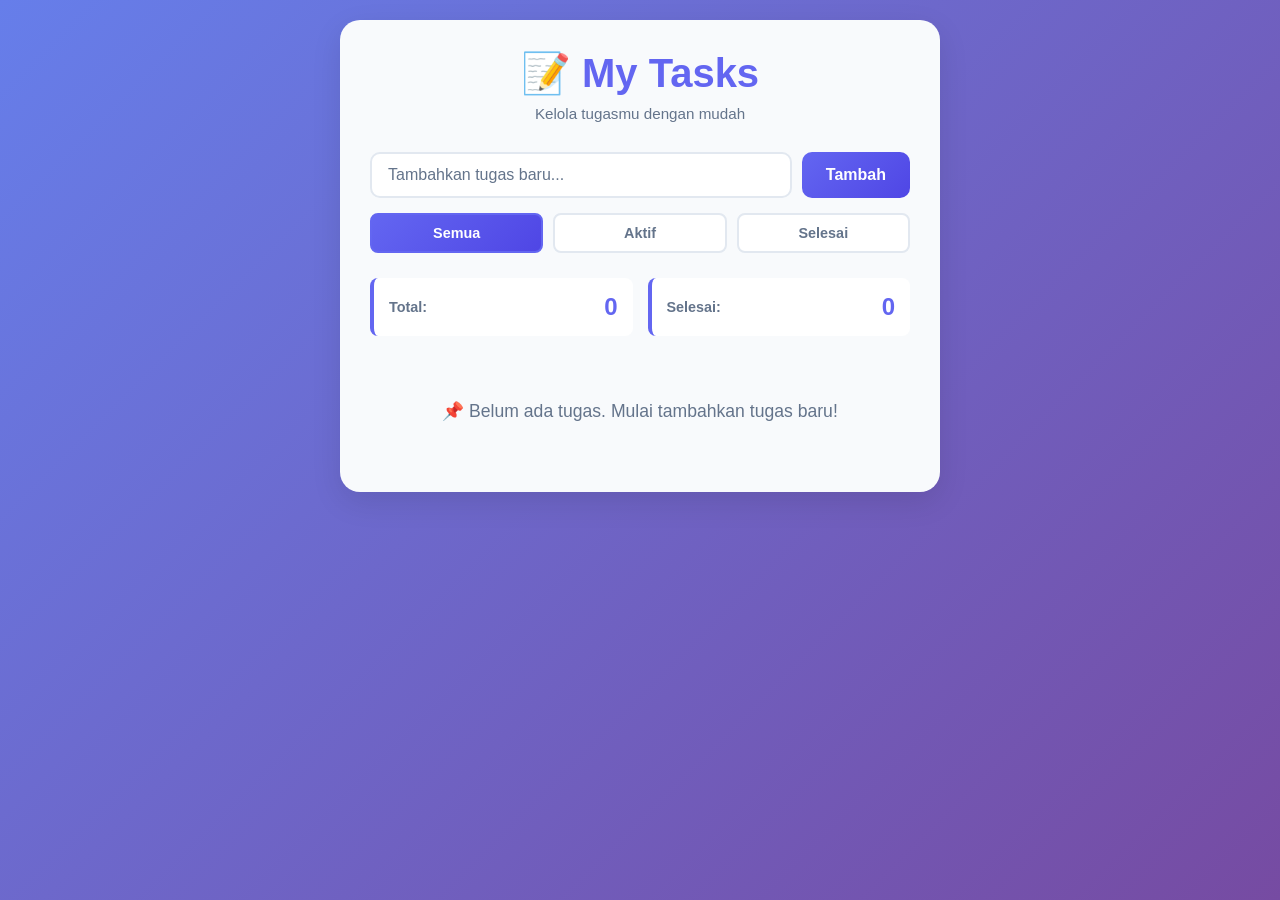
==== index.html @ d13c8daa "Add files via upload" ====
<!DOCTYPE html>
<html lang="id">
<head>
    <meta charset="UTF-8">
    <meta name="viewport" content="width=device-width, initial-scale=1.0">
    <title>Aplikasi To-Do List</title>
    <link rel="stylesheet" href="style.css">
</head>
<body>
    <div class="container">
        <div class="header">
            <h1>📝 My Tasks</h1>
            <p>Kelola tugasmu dengan mudah</p>
        </div>

        <div class="input-section">
            <div class="input-wrapper">
                <input 
                    type="text" 
                    id="taskInput" 
                    class="task-input" 
                    placeholder="Tambahkan tugas baru..."
                    autocomplete="off"
                >
                <button id="addBtn" class="btn-add">
                    <span class="btn-text">Tambah</span>
                </button>
            </div>
            <div class="filter-section">
                <button class="filter-btn active" data-filter="all">Semua</button>
                <button class="filter-btn" data-filter="active">Aktif</button>
                <button class="filter-btn" data-filter="completed">Selesai</button>
            </div>
        </div>

        <div class="stats">
            <div class="stat-item">
                <span class="stat-label">Total:</span>
                <span class="stat-value" id="totalTasks">0</span>
            </div>
            <div class="stat-item">
                <span class="stat-label">Selesai:</span>
                <span class="stat-value" id="completedTasks">0</span>
            </div>
        </div>

        <div id="taskList" class="task-list">
            <div class="empty-state">
                <p>📌 Belum ada tugas. Mulai tambahkan tugas baru!</p>
            </div>
        </div>

        <div id="editModal" class="modal">
            <div class="modal-content">
                <div class="modal-header">
                    <h2>Edit Tugas</h2>
                    <button class="close-btn">&times;</button>
                </div>
                <div class="modal-body">
                    <input 
                        type="text" 
                        id="editInput" 
                        class="edit-input" 
                        placeholder="Edit tugas..."
                    >
                </div>
                <div class="modal-footer">
                    <button id="cancelBtn" class="btn btn-cancel">Batal</button>
                    <button id="saveBtn" class="btn btn-save">Simpan</button>
                </div>
            </div>
        </div>
    </div>

    <script src="script.js"></script>
</body>
</html>
---- style.css ----
* {
    margin: 0;
    padding: 0;
    box-sizing: border-box;
}

:root {
    --primary: #6366f1;
    --primary-dark: #4f46e5;
    --primary-light: #818cf8;
    --success: #10b981;
    --danger: #ef4444;
    --warning: #f59e0b;
    --bg: #f8fafc;
    --bg-secondary: #ffffff;
    --text-primary: #1e293b;
    --text-secondary: #64748b;
    --border: #e2e8f0;
    --shadow: 0 10px 30px rgba(0, 0, 0, 0.1);
    --shadow-sm: 0 4px 12px rgba(0, 0, 0, 0.08);
}

body {
    font-family: 'Segoe UI', Tahoma, Geneva, Verdana, sans-serif;
    background: linear-gradient(135deg, #667eea 0%, #764ba2 100%);
    min-height: 100vh;
    padding: 20px;
    color: var(--text-primary);
}

.container {
    max-width: 600px;
    margin: 0 auto;
    background: var(--bg);
    border-radius: 20px;
    box-shadow: var(--shadow);
    padding: 30px;
    animation: slideDown 0.5s ease-out;
}

@keyframes slideDown {
    from {
        opacity: 0;
        transform: translateY(-20px);
    }
    to {
        opacity: 1;
        transform: translateY(0);
    }
}

/* Header */
.header {
    text-align: center;
    margin-bottom: 30px;
}

.header h1 {
    font-size: 2.5rem;
    color: var(--primary);
    margin-bottom: 8px;
    font-weight: 700;
}

.header p {
    color: var(--text-secondary);
    font-size: 0.95rem;
}

/* Input Section */
.input-section {
    margin-bottom: 25px;
}

.input-wrapper {
    display: flex;
    gap: 10px;
    margin-bottom: 15px;
}

.task-input {
    flex: 1;
    padding: 12px 16px;
    border: 2px solid var(--border);
    border-radius: 10px;
    font-size: 1rem;
    color: var(--text-primary);
    transition: all 0.3s ease;
}

.task-input:focus {
    outline: none;
    border-color: var(--primary);
    box-shadow: 0 0 0 3px rgba(99, 102, 241, 0.1);
}

.task-input::placeholder {
    color: var(--text-secondary);
}

.btn-add {
    padding: 12px 24px;
    background: linear-gradient(135deg, var(--primary) 0%, var(--primary-dark) 100%);
    color: white;
    border: none;
    border-radius: 10px;
    font-size: 1rem;
    font-weight: 600;
    cursor: pointer;
    transition: all 0.3s ease;
    white-space: nowrap;
}

.btn-add:hover {
    transform: translateY(-2px);
    box-shadow: var(--shadow-sm);
}

.btn-add:active {
    transform: translateY(0);
}

/* Filter Section */
.filter-section {
    display: flex;
    gap: 10px;
}

.filter-btn {
    flex: 1;
    padding: 10px 16px;
    background: var(--bg-secondary);
    border: 2px solid var(--border);
    border-radius: 8px;
    color: var(--text-secondary);
    font-size: 0.9rem;
    font-weight: 600;
    cursor: pointer;
    transition: all 0.3s ease;
}

.filter-btn:hover {
    border-color: var(--primary);
    color: var(--primary);
}

.filter-btn.active {
    background: linear-gradient(135deg, var(--primary) 0%, var(--primary-dark) 100%);
    color: white;
    border-color: var(--primary);
}

/* Stats */
.stats {
    display: flex;
    gap: 15px;
    margin-bottom: 25px;
}

.stat-item {
    flex: 1;
    padding: 15px;
    background: var(--bg-secondary);
    border-left: 4px solid var(--primary);
    border-radius: 8px;
    display: flex;
    justify-content: space-between;
    align-items: center;
}

.stat-label {
    color: var(--text-secondary);
    font-size: 0.9rem;
    font-weight: 600;
}

.stat-value {
    color: var(--primary);
    font-size: 1.5rem;
    font-weight: 700;
}

/* Task List */
.task-list {
    display: flex;
    flex-direction: column;
    gap: 12px;
}

.empty-state {
    text-align: center;
    padding: 40px 20px;
    color: var(--text-secondary);
    font-size: 1.1rem;
}

.task-item {
    display: flex;
    gap: 12px;
    padding: 15px;
    background: var(--bg-secondary);
    border: 2px solid var(--border);
    border-radius: 10px;
    align-items: center;
    transition: all 0.3s ease;
    animation: fadeIn 0.3s ease-out;
}

@keyframes fadeIn {
    from {
        opacity: 0;
        transform: translateY(-10px);
    }
    to {
        opacity: 1;
        transform: translateY(0);
    }
}

.task-item:hover {
    border-color: var(--primary);
    box-shadow: var(--shadow-sm);
}

.task-item.completed {
    background: #f0fdf4;
    border-color: var(--success);
}

/* Checkbox */
.task-checkbox {
    width: 24px;
    height: 24px;
    cursor: pointer;
    accent-color: var(--success);
    flex-shrink: 0;
}

/* Task Text */
.task-text-wrapper {
    flex: 1;
    display: flex;
    flex-direction: column;
    gap: 4px;
    min-width: 0;
}

.task-text {
    font-size: 1rem;
    color: var(--text-primary);
    word-break: break-word;
    transition: all 0.3s ease;
}

.task-item.completed .task-text {
    text-decoration: line-through;
    color: var(--text-secondary);
}

.task-time {
    font-size: 0.75rem;
    color: var(--text-secondary);
}

/* Task Actions */
.task-actions {
    display: flex;
    gap: 8px;
    flex-shrink: 0;
}

.btn {
    padding: 8px 12px;
    border: none;
    border-radius: 6px;
    font-size: 0.85rem;
    font-weight: 600;
    cursor: pointer;
    transition: all 0.3s ease;
    display: flex;
    align-items: center;
    justify-content: center;
    min-width: 36px;
    height: 36px;
}

.btn-edit {
    background: var(--primary);
    color: white;
}

.btn-edit:hover {
    background: var(--primary-dark);
    transform: translateY(-2px);
    box-shadow: var(--shadow-sm);
}

.btn-delete {
    background: var(--danger);
    color: white;
}

.btn-delete:hover {
    background: #dc2626;
    transform: translateY(-2px);
    box-shadow: var(--shadow-sm);
}

.btn-cancel {
    background: var(--border);
    color: var(--text-primary);
}

.btn-cancel:hover {
    background: #cbd5e1;
}

.btn-save {
    background: var(--success);
    color: white;
    flex: 1;
}

.btn-save:hover {
    background: #059669;
}

/* Modal */
.modal {
    display: none;
    position: fixed;
    top: 0;
    left: 0;
    width: 100%;
    height: 100%;
    background: rgba(0, 0, 0, 0.5);
    z-index: 1000;
    align-items: center;
    justify-content: center;
    animation: fadeIn 0.3s ease-out;
}

.modal.active {
    display: flex;
}

.modal-content {
    background: var(--bg-secondary);
    border-radius: 15px;
    width: 90%;
    max-width: 400px;
    box-shadow: var(--shadow);
    animation: slideUp 0.3s ease-out;
}

@keyframes slideUp {
    from {
        opacity: 0;
        transform: translateY(20px);
    }
    to {
        opacity: 1;
        transform: translateY(0);
    }
}

.modal-header {
    display: flex;
    justify-content: space-between;
    align-items: center;
    padding: 20px;
    border-bottom: 2px solid var(--border);
}

.modal-header h2 {
    color: var(--primary);
    font-size: 1.3rem;
}

.close-btn {
    background: none;
    border: none;
    font-size: 1.5rem;
    color: var(--text-secondary);
    cursor: pointer;
    transition: all 0.3s ease;
}

.close-btn:hover {
    color: var(--text-primary);
    transform: rotate(90deg);
}

.modal-body {
    padding: 20px;
}

.edit-input {
    width: 100%;
    padding: 12px 16px;
    border: 2px solid var(--border);
    border-radius: 10px;
    font-size: 1rem;
    color: var(--text-primary);
    transition: all 0.3s ease;
}

.edit-input:focus {
    outline: none;
    border-color: var(--primary);
    box-shadow: 0 0 0 3px rgba(99, 102, 241, 0.1);
}

.modal-footer {
    padding: 20px;
    display: flex;
    gap: 10px;
    border-top: 2px solid var(--border);
}

/* Responsive */
@media (max-width: 600px) {
    .container {
        padding: 20px;
        border-radius: 15px;
    }

    .header h1 {
        font-size: 2rem;
    }

    .input-wrapper {
        flex-direction: column;
    }

    .btn-add {
        width: 100%;
    }

    .task-item {
        flex-direction: column;
        align-items: flex-start;
    }

    .task-actions {
        width: 100%;
    }

    .btn-edit,
    .btn-delete {
        flex: 1;
    }

    .modal-content {
        width: 95%;
    }
}

/* Utility */
.fade-out {
    animation: fadeOut 0.3s ease-out forwards;
}

@keyframes fadeOut {
    from {
        opacity: 1;
        transform: translateY(0);
    }
    to {
        opacity: 0;
        transform: translateY(-10px);
    }
}
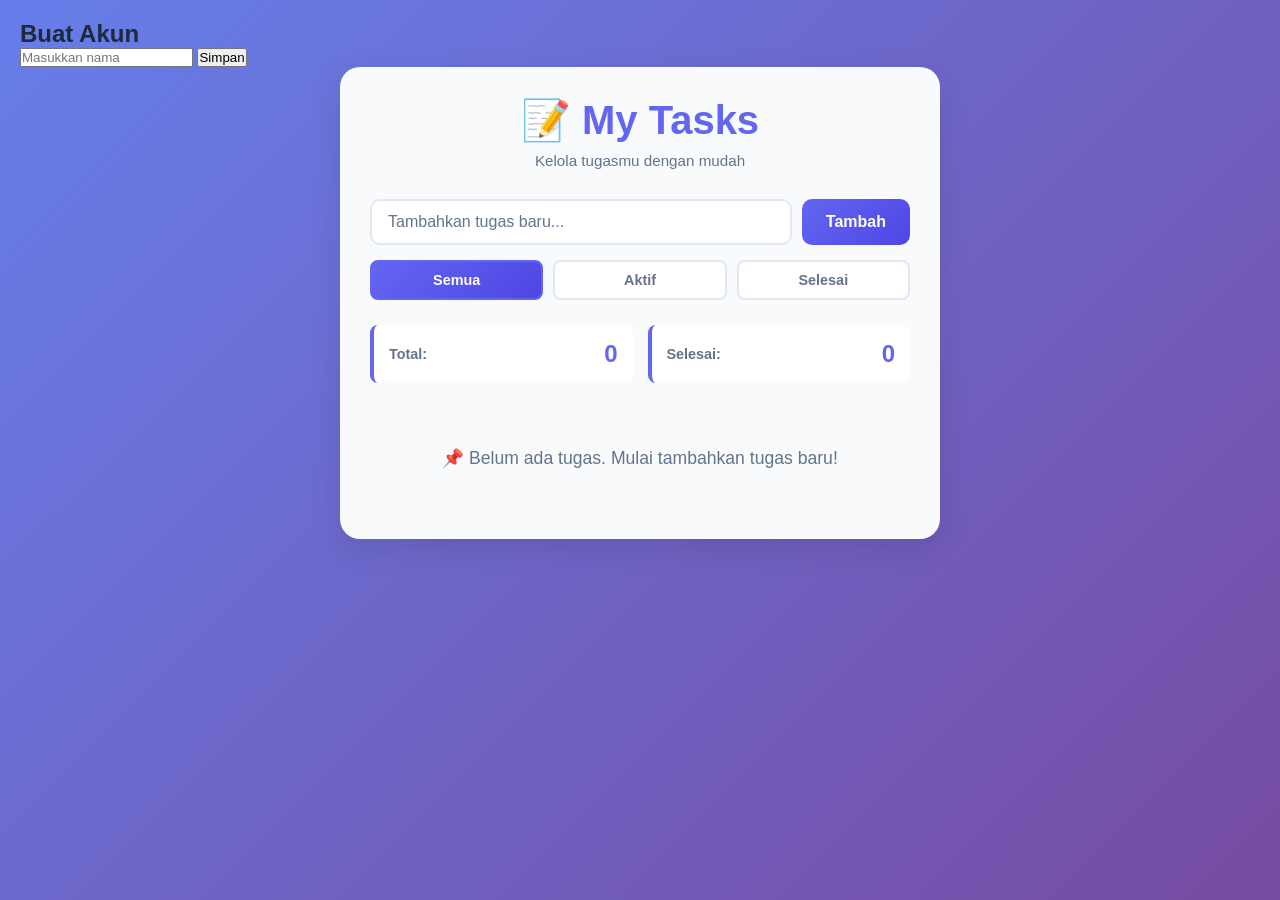
==== commit 3ce85c4d: "Update index.html" ====
--- a/index.html
+++ b/index.html
@@ -7,6 +7,15 @@
     <link rel="stylesheet" href="style.css">
 </head>
 <body>
+    <div class="register-box">
+  <h2>Buat Akun</h2>
+
+  <input type="text" id="nameInput" placeholder="Masukkan nama">
+
+  <button id="saveBtn">Simpan</button>
+
+  <p id="result"></p>
+</div>
     <div class="container">
         <div class="header">
             <h1>📝 My Tasks</h1>
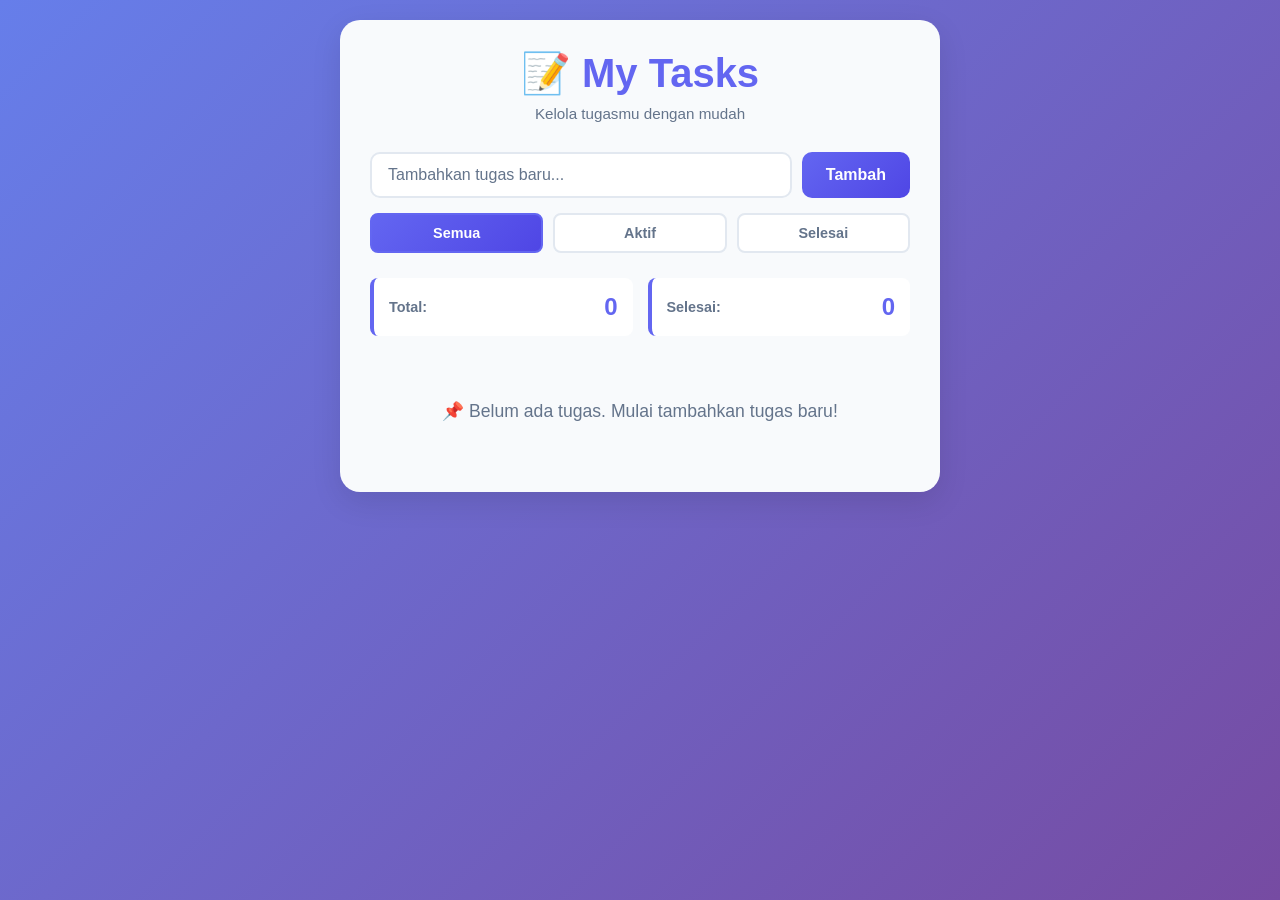
==== commit 97a7f74b: "Update index.html" ====
--- a/index.html
+++ b/index.html
@@ -7,15 +7,6 @@
     <link rel="stylesheet" href="style.css">
 </head>
 <body>
-    <div class="register-box">
-  <h2>Buat Akun</h2>
-
-  <input type="text" id="nameInput" placeholder="Masukkan nama">
-
-  <button id="saveBtn">Simpan</button>
-
-  <p id="result"></p>
-</div>
     <div class="container">
         <div class="header">
             <h1>📝 My Tasks</h1>
--- a/style.css
+++ b/style.css
@@ -471,3 +471,11 @@
         transform: translateY(-10px);
     }
 }
+.register-box {
+  margin-bottom: 20px;
+}
+
+.register-box input {
+  width: 100%;
+  margin-bottom: 10px;
+}
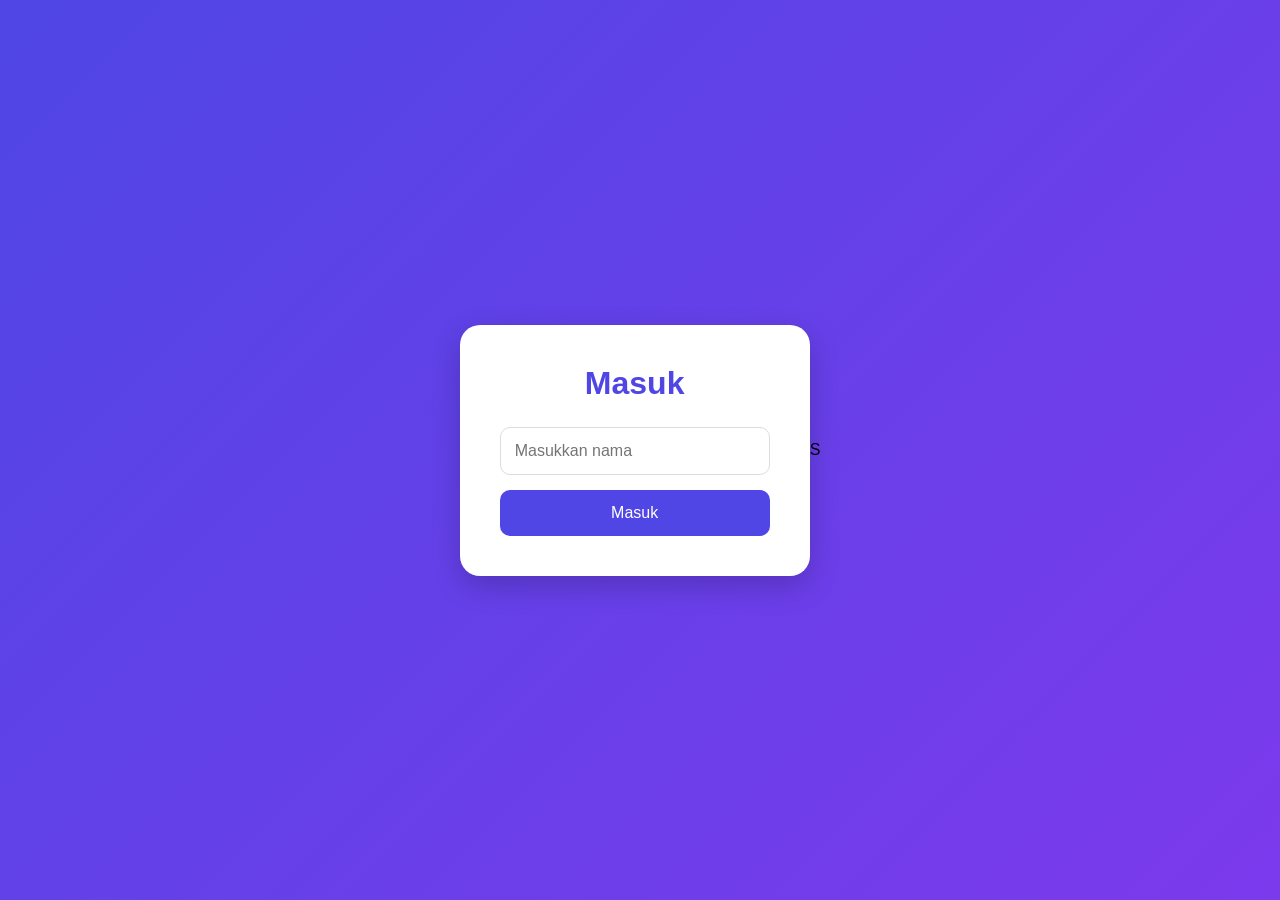
==== commit 9cad5bb7: "Update and rename login.html to index.html" ====
--- a/index.html
+++ b/index.html
@@ -1,77 +1,92 @@
 <!DOCTYPE html>
 <html lang="id">
 <head>
-    <meta charset="UTF-8">
-    <meta name="viewport" content="width=device-width, initial-scale=1.0">
-    <title>Aplikasi To-Do List</title>
-    <link rel="stylesheet" href="style.css">
+  <meta charset="UTF-8">
+  <meta name="viewport" content="width=device-width, initial-scale=1.0">
+  <title>Login</title>
+
+  <style>
+    *{
+      margin:0;
+      padding:0;
+      box-sizing:border-box;
+      font-family:Arial;
+    }
+
+    body{
+      height:100vh;
+      display:flex;
+      justify-content:center;
+      align-items:center;
+      background:linear-gradient(135deg,#4f46e5,#7c3aed);
+    }
+
+    .login-box{
+      background:white;
+      padding:40px;
+      border-radius:20px;
+      width:350px;
+      text-align:center;
+      box-shadow:0 10px 30px rgba(0,0,0,0.2);
+    }
+
+    h1{
+      margin-bottom:25px;
+      color:#4f46e5;
+    }
+
+    input{
+      width:100%;
+      padding:14px;
+      margin-bottom:15px;
+      border:1px solid #ddd;
+      border-radius:10px;
+      font-size:16px;
+    }
+
+    button{
+      width:100%;
+      padding:14px;
+      border:none;
+      border-radius:10px;
+      background:#4f46e5;
+      color:white;
+      font-size:16px;
+      cursor:pointer;
+      transition:0.3s;
+    }
+
+    button:hover{
+      opacity:0.9;
+    }
+  </style>
 </head>
 <body>
-    <div class="container">
-        <div class="header">
-            <h1>📝 My Tasks</h1>
-            <p>Kelola tugasmu dengan mudah</p>
-        </div>
 
-        <div class="input-section">
-            <div class="input-wrapper">
-                <input 
-                    type="text" 
-                    id="taskInput" 
-                    class="task-input" 
-                    placeholder="Tambahkan tugas baru..."
-                    autocomplete="off"
-                >
-                <button id="addBtn" class="btn-add">
-                    <span class="btn-text">Tambah</span>
-                </button>
-            </div>
-            <div class="filter-section">
-                <button class="filter-btn active" data-filter="all">Semua</button>
-                <button class="filter-btn" data-filter="active">Aktif</button>
-                <button class="filter-btn" data-filter="completed">Selesai</button>
-            </div>
-        </div>
+  <div class="login-box">
+    <h1>Masuk</h1>
 
-        <div class="stats">
-            <div class="stat-item">
-                <span class="stat-label">Total:</span>
-                <span class="stat-value" id="totalTasks">0</span>
-            </div>
-            <div class="stat-item">
-                <span class="stat-label">Selesai:</span>
-                <span class="stat-value" id="completedTasks">0</span>
-            </div>
-        </div>
+    <input type="text" id="nameInput" placeholder="Masukkan nama">
 
-        <div id="taskList" class="task-list">
-            <div class="empty-state">
-                <p>📌 Belum ada tugas. Mulai tambahkan tugas baru!</p>
-            </div>
-        </div>
+    <button id="loginBtn">Masuk</button>
+  </div>
 
-        <div id="editModal" class="modal">
-            <div class="modal-content">
-                <div class="modal-header">
-                    <h2>Edit Tugas</h2>
-                    <button class="close-btn">&times;</button>
-                </div>
-                <div class="modal-body">
-                    <input 
-                        type="text" 
-                        id="editInput" 
-                        class="edit-input" 
-                        placeholder="Edit tugas..."
-                    >
-                </div>
-                <div class="modal-footer">
-                    <button id="cancelBtn" class="btn btn-cancel">Batal</button>
-                    <button id="saveBtn" class="btn btn-save">Simpan</button>
-                </div>
-            </div>
-        </div>
-    </div>
+  <script>
+    const loginBtn = document.getElementById("loginBtn");
 
-    <script src="script.js"></script>
+    loginBtn.addEventListener("click", () => {
+      const name = document.getElementById("nameInput").value;
+
+      if(name.trim() === ""){
+        alert("Masukkan nama dulu");
+        return;
+      }
+
+      localStorage.setItem("username", name);
+
+      window.location.href = "index.html";
+    });
+  </script>
+
 </body>
-</html>
+</html>S
